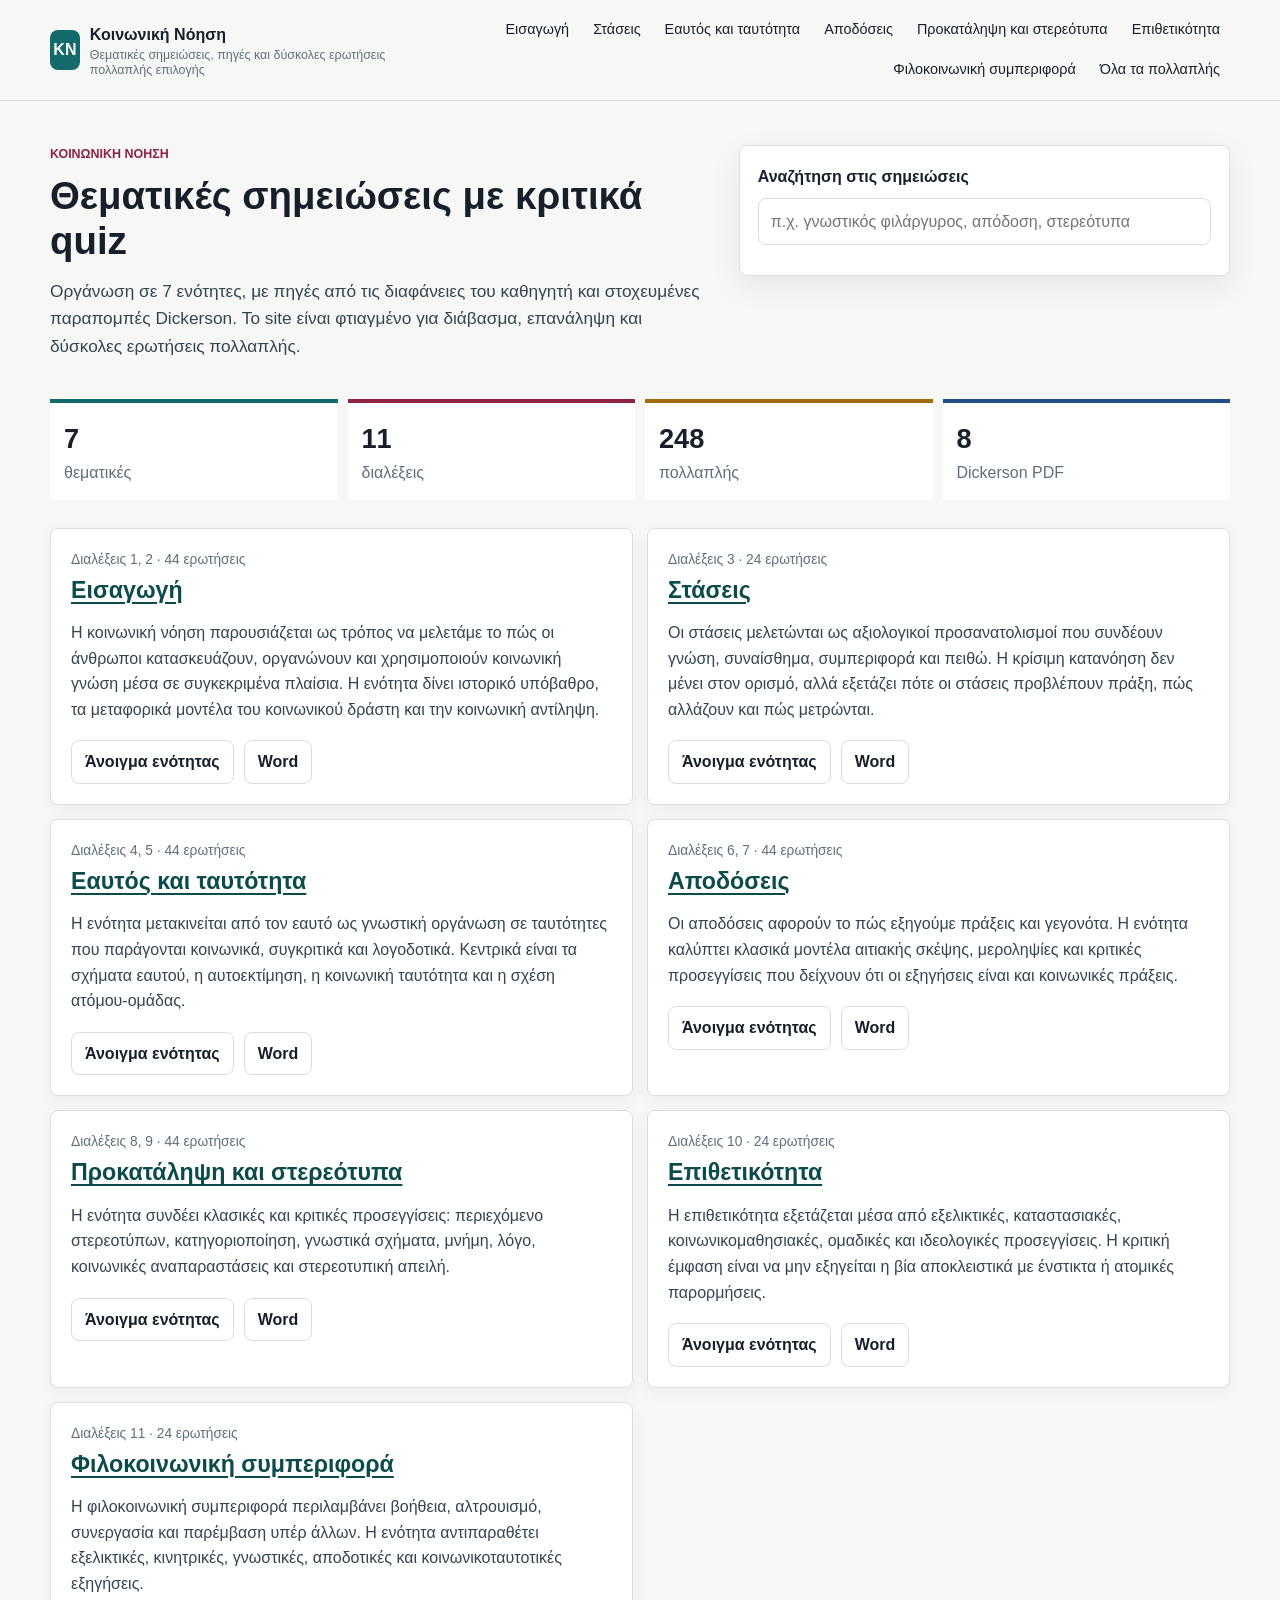
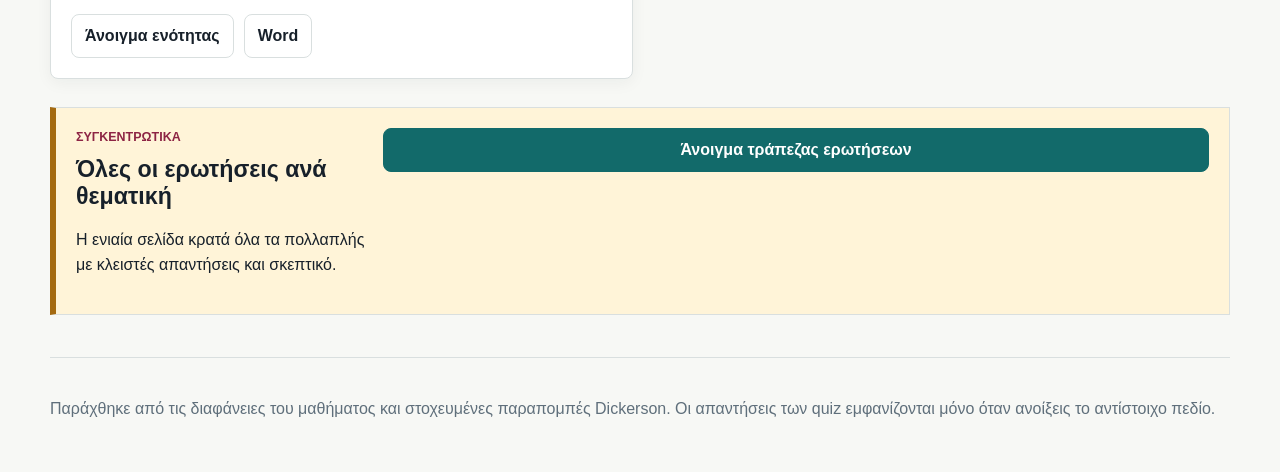
==== index.html @ 72e09d80 "Build social cognition study site" ====
<!doctype html>
<html lang="el" data-base="">
<head>
  <meta charset="utf-8">
  <meta name="viewport" content="width=device-width, initial-scale=1">
  <title>Αρχική | Κοινωνική Νόηση</title>
  <link rel="stylesheet" href="assets/styles.css">
</head>
<body>
  <div class="progress" data-progress></div>
  
    <header class="site-header">
      <a class="brand active" href="index.html">
        <span class="brand-mark">ΚΝ</span>
        <span><strong>Κοινωνική Νόηση</strong><small>Θεματικές σημειώσεις, πηγές και δύσκολες ερωτήσεις πολλαπλής επιλογής</small></span>
      </a>
      <button class="menu-toggle" type="button" aria-label="Άνοιγμα πλοήγησης" data-menu-toggle>☰</button>
      <nav class="site-nav" data-site-nav>
        <a class="nav-link " href="topics/eisagogi.html">Εισαγωγή</a>
<a class="nav-link " href="topics/staseis.html">Στάσεις</a>
<a class="nav-link " href="topics/eautos-taytotita.html">Εαυτός και ταυτότητα</a>
<a class="nav-link " href="topics/apodoseis.html">Αποδόσεις</a>
<a class="nav-link " href="topics/prokatalipsi-stereotypa.html">Προκατάληψη και στερεότυπα</a>
<a class="nav-link " href="topics/epithetikotita.html">Επιθετικότητα</a>
<a class="nav-link " href="topics/filokoinoniki-symperifora.html">Φιλοκοινωνική συμπεριφορά</a>
        <a class="nav-link " href="exam/multiple-choice.html">Όλα τα πολλαπλής</a>
      </nav>
    </header>
    
  <main>
    
    <section class="home-hero">
      <div>
        <p class="eyebrow">Κοινωνική Νόηση</p>
        <h1>Θεματικές σημειώσεις με κριτικά quiz</h1>
        <p class="lead">Οργάνωση σε 7 ενότητες, με πηγές από τις διαφάνειες του καθηγητή και στοχευμένες παραπομπές Dickerson. Το site είναι φτιαγμένο για διάβασμα, επανάληψη και δύσκολες ερωτήσεις πολλαπλής.</p>
      </div>
      <div class="study-search">
        <label for="site-search">Αναζήτηση στις σημειώσεις</label>
        <input id="site-search" type="search" placeholder="π.χ. γνωστικός φιλάργυρος, απόδοση, στερεότυπα" data-search-input>
        <div class="search-results" data-search-results></div>
      </div>
    </section>
    <section class="overview-strip">
      <div><strong>7</strong><span>θεματικές</span></div>
      <div><strong>11</strong><span>διαλέξεις</span></div>
      <div><strong>248</strong><span>πολλαπλής</span></div>
      <div><strong>8</strong><span>Dickerson PDF</span></div>
    </section>
    <section class="topic-grid">
      
            <article class="topic-card">
              <div class="card-topline">Διαλέξεις 1, 2 · 44 ερωτήσεις</div>
              <h2><a href="topics/eisagogi.html">Εισαγωγή</a></h2>
              <p>Η κοινωνική νόηση παρουσιάζεται ως τρόπος να μελετάμε το πώς οι άνθρωποι κατασκευάζουν, οργανώνουν και χρησιμοποιούν κοινωνική γνώση μέσα σε συγκεκριμένα πλαίσια. Η ενότητα δίνει ιστορικό υπόβαθρο, τα μεταφορικά μοντέλα του κοινωνικού δράστη και την κοινωνική αντίληψη.</p>
              <div class="card-actions">
                <a href="topics/eisagogi.html">Άνοιγμα ενότητας</a>
                <a href="downloads/eisagogi.docx">Word</a>
              </div>
            </article>
            
            <article class="topic-card">
              <div class="card-topline">Διαλέξεις 3 · 24 ερωτήσεις</div>
              <h2><a href="topics/staseis.html">Στάσεις</a></h2>
              <p>Οι στάσεις μελετώνται ως αξιολογικοί προσανατολισμοί που συνδέουν γνώση, συναίσθημα, συμπεριφορά και πειθώ. Η κρίσιμη κατανόηση δεν μένει στον ορισμό, αλλά εξετάζει πότε οι στάσεις προβλέπουν πράξη, πώς αλλάζουν και πώς μετρώνται.</p>
              <div class="card-actions">
                <a href="topics/staseis.html">Άνοιγμα ενότητας</a>
                <a href="downloads/staseis.docx">Word</a>
              </div>
            </article>
            
            <article class="topic-card">
              <div class="card-topline">Διαλέξεις 4, 5 · 44 ερωτήσεις</div>
              <h2><a href="topics/eautos-taytotita.html">Εαυτός και ταυτότητα</a></h2>
              <p>Η ενότητα μετακινείται από τον εαυτό ως γνωστική οργάνωση σε ταυτότητες που παράγονται κοινωνικά, συγκριτικά και λογοδοτικά. Κεντρικά είναι τα σχήματα εαυτού, η αυτοεκτίμηση, η κοινωνική ταυτότητα και η σχέση ατόμου-ομάδας.</p>
              <div class="card-actions">
                <a href="topics/eautos-taytotita.html">Άνοιγμα ενότητας</a>
                <a href="downloads/eautos-taytotita.docx">Word</a>
              </div>
            </article>
            
            <article class="topic-card">
              <div class="card-topline">Διαλέξεις 6, 7 · 44 ερωτήσεις</div>
              <h2><a href="topics/apodoseis.html">Αποδόσεις</a></h2>
              <p>Οι αποδόσεις αφορούν το πώς εξηγούμε πράξεις και γεγονότα. Η ενότητα καλύπτει κλασικά μοντέλα αιτιακής σκέψης, μεροληψίες και κριτικές προσεγγίσεις που δείχνουν ότι οι εξηγήσεις είναι και κοινωνικές πράξεις.</p>
              <div class="card-actions">
                <a href="topics/apodoseis.html">Άνοιγμα ενότητας</a>
                <a href="downloads/apodoseis.docx">Word</a>
              </div>
            </article>
            
            <article class="topic-card">
              <div class="card-topline">Διαλέξεις 8, 9 · 44 ερωτήσεις</div>
              <h2><a href="topics/prokatalipsi-stereotypa.html">Προκατάληψη και στερεότυπα</a></h2>
              <p>Η ενότητα συνδέει κλασικές και κριτικές προσεγγίσεις: περιεχόμενο στερεοτύπων, κατηγοριοποίηση, γνωστικά σχήματα, μνήμη, λόγο, κοινωνικές αναπαραστάσεις και στερεοτυπική απειλή.</p>
              <div class="card-actions">
                <a href="topics/prokatalipsi-stereotypa.html">Άνοιγμα ενότητας</a>
                <a href="downloads/prokatalipsi-stereotypa.docx">Word</a>
              </div>
            </article>
            
            <article class="topic-card">
              <div class="card-topline">Διαλέξεις 10 · 24 ερωτήσεις</div>
              <h2><a href="topics/epithetikotita.html">Επιθετικότητα</a></h2>
              <p>Η επιθετικότητα εξετάζεται μέσα από εξελικτικές, καταστασιακές, κοινωνικομαθησιακές, ομαδικές και ιδεολογικές προσεγγίσεις. Η κριτική έμφαση είναι να μην εξηγείται η βία αποκλειστικά με ένστικτα ή ατομικές παρορμήσεις.</p>
              <div class="card-actions">
                <a href="topics/epithetikotita.html">Άνοιγμα ενότητας</a>
                <a href="downloads/epithetikotita.docx">Word</a>
              </div>
            </article>
            
            <article class="topic-card">
              <div class="card-topline">Διαλέξεις 11 · 24 ερωτήσεις</div>
              <h2><a href="topics/filokoinoniki-symperifora.html">Φιλοκοινωνική συμπεριφορά</a></h2>
              <p>Η φιλοκοινωνική συμπεριφορά περιλαμβάνει βοήθεια, αλτρουισμό, συνεργασία και παρέμβαση υπέρ άλλων. Η ενότητα αντιπαραθέτει εξελικτικές, κινητρικές, γνωστικές, αποδοτικές και κοινωνικοταυτοτικές εξηγήσεις.</p>
              <div class="card-actions">
                <a href="topics/filokoinoniki-symperifora.html">Άνοιγμα ενότητας</a>
                <a href="downloads/filokoinoniki-symperifora.docx">Word</a>
              </div>
            </article>
            
    </section>
    <section class="exam-callout">
      <div>
        <p class="eyebrow">Συγκεντρωτικά</p>
        <h2>Όλες οι ερωτήσεις ανά θεματική</h2>
        <p>Η ενιαία σελίδα κρατά όλα τα πολλαπλής με κλειστές απαντήσεις και σκεπτικό.</p>
      </div>
      <a class="button primary" href="exam/multiple-choice.html">Άνοιγμα τράπεζας ερωτήσεων</a>
    </section>
    
  </main>
  <footer class="site-footer">
    <p>Παράχθηκε από τις διαφάνειες του μαθήματος και στοχευμένες παραπομπές Dickerson. Οι απαντήσεις των quiz εμφανίζονται μόνο όταν ανοίξεις το αντίστοιχο πεδίο.</p>
  </footer>
  <script src="assets/app.js"></script>
</body>
</html>
---- assets/styles.css ----
:root {
  --bg: #f7f8f5;
  --surface: #ffffff;
  --ink: #17202a;
  --muted: #5f6f7b;
  --line: #d9dfdf;
  --teal: #126a6a;
  --teal-dark: #0b4b4b;
  --berry: #8d2444;
  --gold: #a46a10;
  --blue: #244f86;
  --soft-teal: #e3f0ee;
  --soft-gold: #fff4d8;
  --shadow: 0 10px 30px rgba(23, 32, 42, 0.08);
}

* {
  box-sizing: border-box;
}

html {
  scroll-behavior: smooth;
}

body {
  margin: 0;
  background: var(--bg);
  color: var(--ink);
  font-family: Arial, "Helvetica Neue", sans-serif;
  line-height: 1.6;
}

a {
  color: var(--teal-dark);
  text-decoration-thickness: 0.08em;
  text-underline-offset: 0.18em;
}

main {
  width: min(1180px, calc(100% - 32px));
  margin: 0 auto;
}

.progress {
  position: fixed;
  top: 0;
  left: 0;
  z-index: 100;
  height: 4px;
  width: 0;
  background: linear-gradient(90deg, var(--teal), var(--berry), var(--gold));
}

.site-header {
  position: sticky;
  top: 0;
  z-index: 50;
  display: flex;
  align-items: center;
  gap: 18px;
  justify-content: space-between;
  padding: 12px max(16px, calc((100vw - 1180px) / 2));
  background: rgba(247, 248, 245, 0.94);
  border-bottom: 1px solid var(--line);
  backdrop-filter: blur(12px);
}

.brand {
  display: flex;
  align-items: center;
  gap: 10px;
  min-width: 240px;
  color: var(--ink);
  text-decoration: none;
}

.brand-mark {
  display: inline-grid;
  width: 40px;
  height: 40px;
  place-items: center;
  border-radius: 8px;
  background: var(--teal);
  color: #fff;
  font-weight: 700;
}

.brand small {
  display: block;
  color: var(--muted);
  font-size: 0.78rem;
  line-height: 1.2;
}

.site-nav {
  display: flex;
  align-items: center;
  justify-content: flex-end;
  gap: 4px;
  flex-wrap: wrap;
}

.nav-link {
  display: inline-flex;
  align-items: center;
  min-height: 36px;
  padding: 6px 10px;
  border-radius: 8px;
  color: var(--ink);
  text-decoration: none;
  font-size: 0.9rem;
}

.nav-link:hover,
.nav-link.active {
  background: var(--soft-teal);
  color: var(--teal-dark);
}

.menu-toggle {
  display: none;
  border: 1px solid var(--line);
  border-radius: 8px;
  background: var(--surface);
  color: var(--ink);
  font-size: 1.2rem;
  width: 42px;
  height: 42px;
}

.home-hero,
.topic-hero {
  display: grid;
  grid-template-columns: minmax(0, 1fr);
  gap: 24px;
  padding: 44px 0 28px;
}

.home-hero {
  grid-template-columns: minmax(0, 1.15fr) minmax(300px, 0.85fr);
  align-items: start;
}

.eyebrow {
  margin: 0 0 8px;
  color: var(--berry);
  font-size: 0.78rem;
  font-weight: 700;
  letter-spacing: 0;
  text-transform: uppercase;
}

h1,
h2,
h3 {
  margin: 0;
  line-height: 1.18;
  letter-spacing: 0;
}

h1 {
  max-width: 920px;
  font-size: clamp(2rem, 3vw, 3.1rem);
}

h2 {
  font-size: 1.45rem;
}

h3 {
  font-size: 1.05rem;
}

.lead {
  max-width: 850px;
  margin: 14px 0 0;
  color: #344451;
  font-size: 1.08rem;
}

.hero-actions,
.card-actions {
  display: flex;
  flex-wrap: wrap;
  gap: 10px;
  margin-top: 18px;
}

.button,
.card-actions a {
  display: inline-flex;
  align-items: center;
  justify-content: center;
  min-height: 40px;
  padding: 8px 13px;
  border: 1px solid var(--line);
  border-radius: 8px;
  background: var(--surface);
  color: var(--ink);
  font-weight: 700;
  text-decoration: none;
}

.button.primary {
  border-color: var(--teal);
  background: var(--teal);
  color: #fff;
}

.study-search {
  padding: 18px;
  border: 1px solid var(--line);
  border-radius: 8px;
  background: var(--surface);
  box-shadow: var(--shadow);
}

.study-search label {
  display: block;
  margin-bottom: 8px;
  font-weight: 700;
}

.study-search input {
  width: 100%;
  min-height: 44px;
  padding: 10px 12px;
  border: 1px solid var(--line);
  border-radius: 8px;
  font: inherit;
}

.search-results {
  display: grid;
  gap: 8px;
  margin-top: 12px;
}

.search-results a {
  display: block;
  padding: 10px;
  border: 1px solid var(--line);
  border-radius: 8px;
  background: #fafafa;
  text-decoration: none;
}

.overview-strip {
  display: grid;
  grid-template-columns: repeat(4, 1fr);
  gap: 10px;
  margin: 10px 0 28px;
}

.overview-strip div {
  padding: 14px;
  border-top: 4px solid var(--teal);
  background: var(--surface);
}

.overview-strip div:nth-child(2) {
  border-color: var(--berry);
}

.overview-strip div:nth-child(3) {
  border-color: var(--gold);
}

.overview-strip div:nth-child(4) {
  border-color: var(--blue);
}

.overview-strip strong {
  display: block;
  font-size: 1.7rem;
}

.overview-strip span {
  color: var(--muted);
}

.topic-grid {
  display: grid;
  grid-template-columns: repeat(2, minmax(0, 1fr));
  gap: 14px;
  margin-bottom: 28px;
}

.topic-card,
.quiz-card {
  border: 1px solid var(--line);
  border-radius: 8px;
  background: var(--surface);
  box-shadow: 0 4px 16px rgba(23, 32, 42, 0.05);
}

.topic-card {
  padding: 20px;
}

.topic-card h2 {
  margin-top: 6px;
}

.topic-card p {
  color: #344451;
}

.card-topline,
.quiz-meta {
  color: var(--muted);
  font-size: 0.86rem;
}

.exam-callout,
.source-panel {
  display: grid;
  grid-template-columns: minmax(180px, 0.35fr) minmax(0, 1fr);
  gap: 18px;
  align-items: start;
  margin: 26px 0;
  padding: 20px;
  border: 1px solid var(--line);
  border-left: 6px solid var(--gold);
  background: var(--soft-gold);
}

.source-list {
  display: grid;
  gap: 10px;
}

.source-row {
  display: grid;
  grid-template-columns: 0.8fr 1fr 1.35fr;
  gap: 12px;
  padding: 12px;
  border: 1px solid rgba(164, 106, 16, 0.25);
  border-radius: 8px;
  background: rgba(255, 255, 255, 0.78);
}

.source-row strong,
.source-row span {
  display: block;
}

.source-row span {
  color: #344451;
}

.content-layout {
  display: grid;
  grid-template-columns: 245px minmax(0, 1fr);
  gap: 28px;
  align-items: start;
}

.toc {
  position: sticky;
  top: 82px;
  display: grid;
  gap: 8px;
  padding: 14px;
  border-left: 4px solid var(--teal);
  background: rgba(255, 255, 255, 0.72);
}

.toc a {
  color: var(--ink);
  text-decoration: none;
  font-size: 0.92rem;
}

.study-content {
  min-width: 0;
}

.note-section,
.slides-section,
.quiz-section,
.exam-topic {
  padding: 28px 0;
  border-top: 1px solid var(--line);
}

.note-section p,
.slides-section p,
.quiz-section p {
  max-width: 880px;
}

.note-section ul {
  max-width: 900px;
  margin: 14px 0 0;
  padding-left: 1.2rem;
}

.note-section li + li {
  margin-top: 6px;
}

.slide-outline {
  margin-top: 10px;
  border: 1px solid var(--line);
  border-radius: 8px;
  background: var(--surface);
}

.slide-outline summary {
  cursor: pointer;
  padding: 13px 15px;
  font-weight: 700;
}

.slide-list {
  display: grid;
  gap: 0;
  margin: 0;
  padding: 0;
  list-style: none;
  border-top: 1px solid var(--line);
}

.slide-list li {
  display: grid;
  grid-template-columns: 68px minmax(0, 1fr);
  gap: 12px;
  padding: 10px 14px;
  border-bottom: 1px solid #edf0f0;
}

.slide-list li:last-child {
  border-bottom: 0;
}

.slide-no {
  color: var(--berry);
  font-weight: 700;
}

.quiz-grid {
  display: grid;
  gap: 14px;
  margin-top: 16px;
}

.quiz-grid-compact {
  gap: 12px;
}

.quiz-card {
  padding: 18px;
}

.quiz-card h3 {
  margin-top: 8px;
}

.options {
  margin: 12px 0;
  padding-left: 1.35rem;
}

.options li {
  padding: 8px 0;
  border-bottom: 1px solid #edf0f0;
}

.options li:last-child {
  border-bottom: 0;
}

.quiz-card details {
  margin-top: 12px;
  border-top: 1px solid var(--line);
  padding-top: 10px;
}

.quiz-card details:not([open]) > :not(summary) {
  display: none;
}

.quiz-card summary {
  cursor: pointer;
  color: var(--teal-dark);
  font-weight: 700;
}

.exam-heading {
  display: flex;
  align-items: end;
  justify-content: space-between;
  gap: 14px;
  margin-bottom: 12px;
}

.quick-jump {
  display: flex;
  flex-wrap: wrap;
  gap: 8px;
  margin: 0 0 24px;
}

.quick-jump a {
  padding: 7px 10px;
  border: 1px solid var(--line);
  border-radius: 8px;
  background: var(--surface);
  text-decoration: none;
}

.site-footer {
  width: min(1180px, calc(100% - 32px));
  margin: 42px auto 0;
  padding: 22px 0 34px;
  border-top: 1px solid var(--line);
  color: var(--muted);
}

@media (max-width: 920px) {
  .site-header {
    align-items: flex-start;
  }

  .menu-toggle {
    display: inline-grid;
    place-items: center;
  }

  .site-nav {
    position: absolute;
    top: 67px;
    left: 16px;
    right: 16px;
    display: none;
    padding: 10px;
    border: 1px solid var(--line);
    border-radius: 8px;
    background: var(--surface);
    box-shadow: var(--shadow);
  }

  .site-nav.open {
    display: grid;
  }

  .nav-link {
    justify-content: flex-start;
  }

  .home-hero,
  .source-panel,
  .exam-callout,
  .content-layout {
    grid-template-columns: 1fr;
  }

  .toc {
    position: static;
    border-left: 0;
    border-top: 4px solid var(--teal);
  }

  .topic-grid,
  .overview-strip {
    grid-template-columns: 1fr;
  }

  .source-row {
    grid-template-columns: 1fr;
  }
}

@media (max-width: 520px) {
  main,
  .site-footer {
    width: min(100% - 22px, 1180px);
  }

  .brand {
    min-width: 0;
  }

  .brand small {
    display: none;
  }

  h1 {
    font-size: 2rem;
  }

  .slide-list li {
    grid-template-columns: 1fr;
  }

  .exam-heading {
    display: block;
  }
}
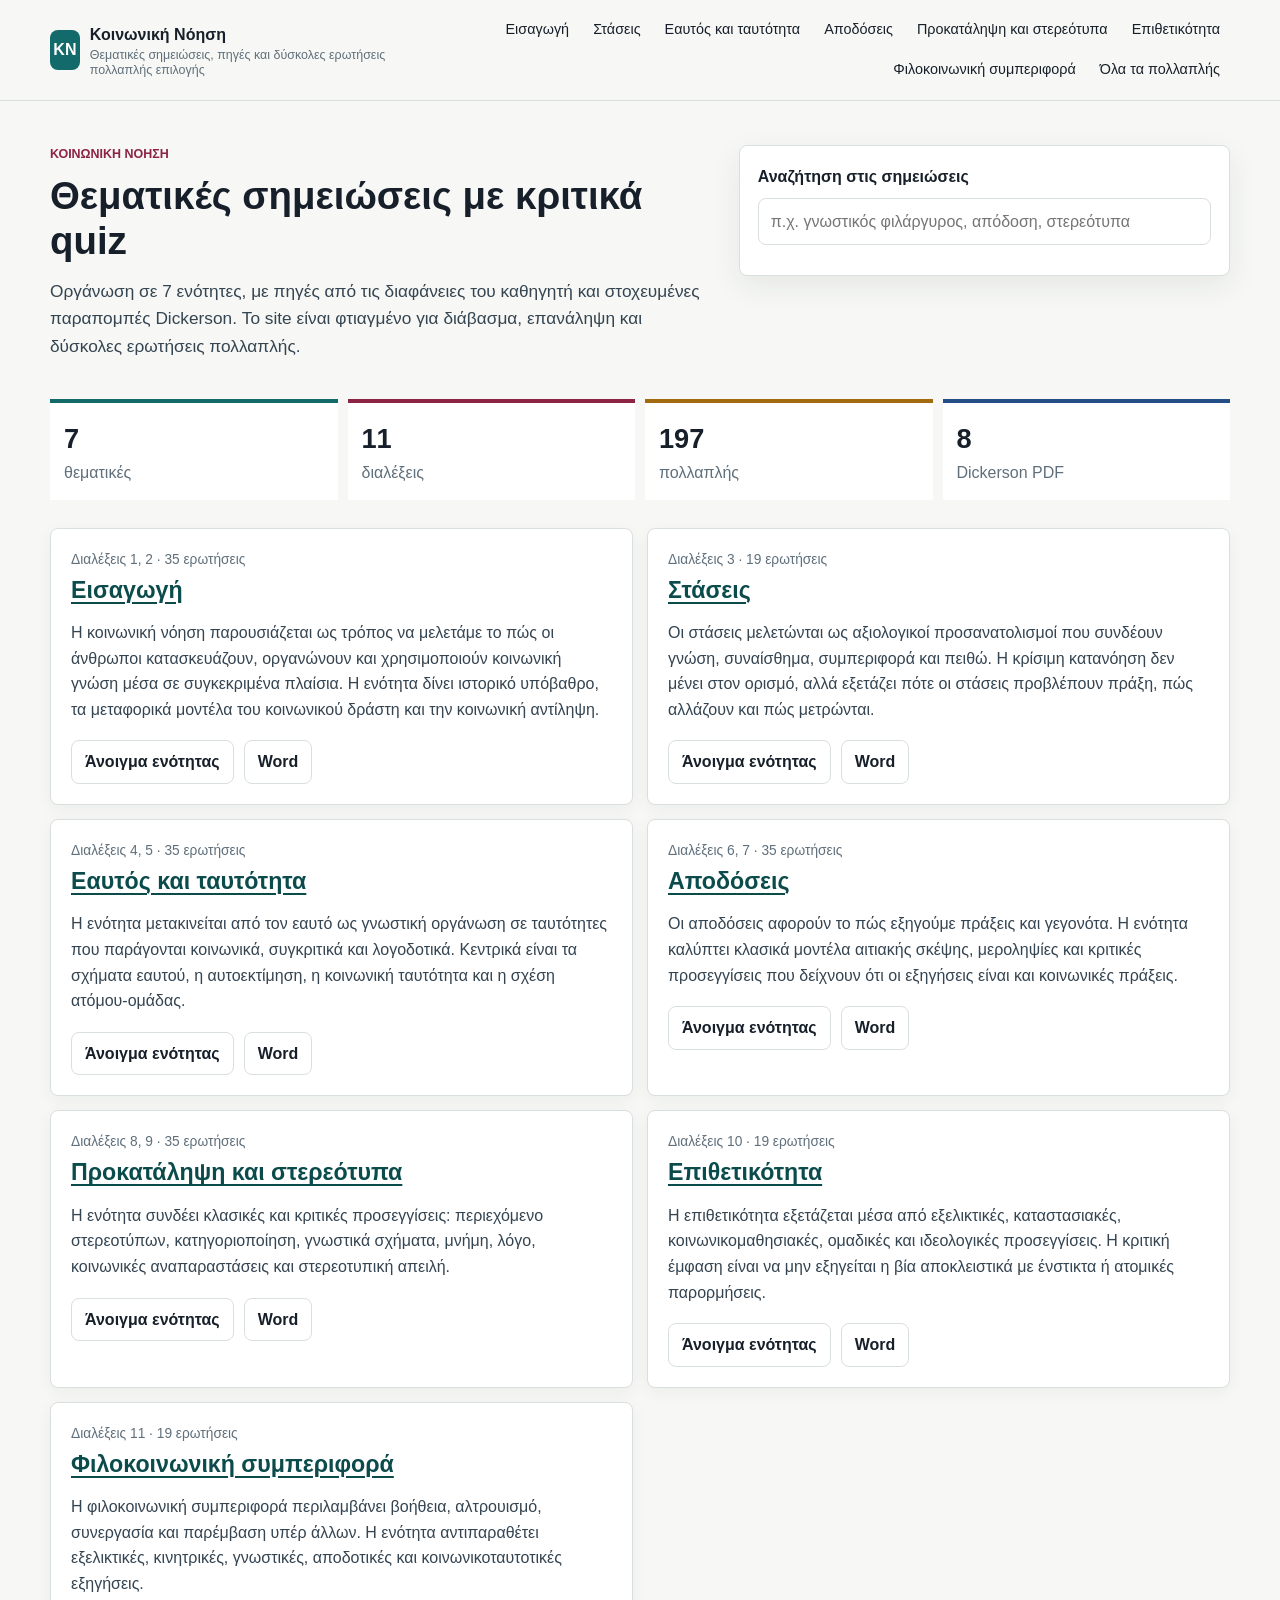
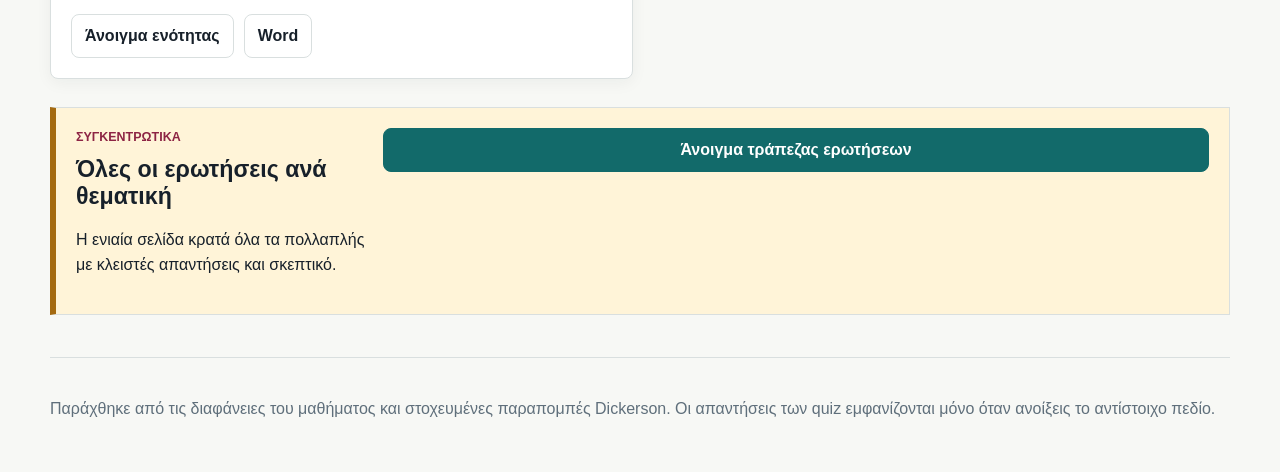
==== commit f71e9ab9: "Revise notes for studying and trim quizzes" ====
--- a/index.html
+++ b/index.html
@@ -44,13 +44,13 @@
     <section class="overview-strip">
       <div><strong>7</strong><span>θεματικές</span></div>
       <div><strong>11</strong><span>διαλέξεις</span></div>
-      <div><strong>248</strong><span>πολλαπλής</span></div>
+      <div><strong>197</strong><span>πολλαπλής</span></div>
       <div><strong>8</strong><span>Dickerson PDF</span></div>
     </section>
     <section class="topic-grid">
       
             <article class="topic-card">
-              <div class="card-topline">Διαλέξεις 1, 2 · 44 ερωτήσεις</div>
+              <div class="card-topline">Διαλέξεις 1, 2 · 35 ερωτήσεις</div>
               <h2><a href="topics/eisagogi.html">Εισαγωγή</a></h2>
               <p>Η κοινωνική νόηση παρουσιάζεται ως τρόπος να μελετάμε το πώς οι άνθρωποι κατασκευάζουν, οργανώνουν και χρησιμοποιούν κοινωνική γνώση μέσα σε συγκεκριμένα πλαίσια. Η ενότητα δίνει ιστορικό υπόβαθρο, τα μεταφορικά μοντέλα του κοινωνικού δράστη και την κοινωνική αντίληψη.</p>
               <div class="card-actions">
@@ -60,7 +60,7 @@
             </article>
             
             <article class="topic-card">
-              <div class="card-topline">Διαλέξεις 3 · 24 ερωτήσεις</div>
+              <div class="card-topline">Διαλέξεις 3 · 19 ερωτήσεις</div>
               <h2><a href="topics/staseis.html">Στάσεις</a></h2>
               <p>Οι στάσεις μελετώνται ως αξιολογικοί προσανατολισμοί που συνδέουν γνώση, συναίσθημα, συμπεριφορά και πειθώ. Η κρίσιμη κατανόηση δεν μένει στον ορισμό, αλλά εξετάζει πότε οι στάσεις προβλέπουν πράξη, πώς αλλάζουν και πώς μετρώνται.</p>
               <div class="card-actions">
@@ -70,7 +70,7 @@
             </article>
             
             <article class="topic-card">
-              <div class="card-topline">Διαλέξεις 4, 5 · 44 ερωτήσεις</div>
+              <div class="card-topline">Διαλέξεις 4, 5 · 35 ερωτήσεις</div>
               <h2><a href="topics/eautos-taytotita.html">Εαυτός και ταυτότητα</a></h2>
               <p>Η ενότητα μετακινείται από τον εαυτό ως γνωστική οργάνωση σε ταυτότητες που παράγονται κοινωνικά, συγκριτικά και λογοδοτικά. Κεντρικά είναι τα σχήματα εαυτού, η αυτοεκτίμηση, η κοινωνική ταυτότητα και η σχέση ατόμου-ομάδας.</p>
               <div class="card-actions">
@@ -80,7 +80,7 @@
             </article>
             
             <article class="topic-card">
-              <div class="card-topline">Διαλέξεις 6, 7 · 44 ερωτήσεις</div>
+              <div class="card-topline">Διαλέξεις 6, 7 · 35 ερωτήσεις</div>
               <h2><a href="topics/apodoseis.html">Αποδόσεις</a></h2>
               <p>Οι αποδόσεις αφορούν το πώς εξηγούμε πράξεις και γεγονότα. Η ενότητα καλύπτει κλασικά μοντέλα αιτιακής σκέψης, μεροληψίες και κριτικές προσεγγίσεις που δείχνουν ότι οι εξηγήσεις είναι και κοινωνικές πράξεις.</p>
               <div class="card-actions">
@@ -90,7 +90,7 @@
             </article>
             
             <article class="topic-card">
-              <div class="card-topline">Διαλέξεις 8, 9 · 44 ερωτήσεις</div>
+              <div class="card-topline">Διαλέξεις 8, 9 · 35 ερωτήσεις</div>
               <h2><a href="topics/prokatalipsi-stereotypa.html">Προκατάληψη και στερεότυπα</a></h2>
               <p>Η ενότητα συνδέει κλασικές και κριτικές προσεγγίσεις: περιεχόμενο στερεοτύπων, κατηγοριοποίηση, γνωστικά σχήματα, μνήμη, λόγο, κοινωνικές αναπαραστάσεις και στερεοτυπική απειλή.</p>
               <div class="card-actions">
@@ -100,7 +100,7 @@
             </article>
             
             <article class="topic-card">
-              <div class="card-topline">Διαλέξεις 10 · 24 ερωτήσεις</div>
+              <div class="card-topline">Διαλέξεις 10 · 19 ερωτήσεις</div>
               <h2><a href="topics/epithetikotita.html">Επιθετικότητα</a></h2>
               <p>Η επιθετικότητα εξετάζεται μέσα από εξελικτικές, καταστασιακές, κοινωνικομαθησιακές, ομαδικές και ιδεολογικές προσεγγίσεις. Η κριτική έμφαση είναι να μην εξηγείται η βία αποκλειστικά με ένστικτα ή ατομικές παρορμήσεις.</p>
               <div class="card-actions">
@@ -110,7 +110,7 @@
             </article>
             
             <article class="topic-card">
-              <div class="card-topline">Διαλέξεις 11 · 24 ερωτήσεις</div>
+              <div class="card-topline">Διαλέξεις 11 · 19 ερωτήσεις</div>
               <h2><a href="topics/filokoinoniki-symperifora.html">Φιλοκοινωνική συμπεριφορά</a></h2>
               <p>Η φιλοκοινωνική συμπεριφορά περιλαμβάνει βοήθεια, αλτρουισμό, συνεργασία και παρέμβαση υπέρ άλλων. Η ενότητα αντιπαραθέτει εξελικτικές, κινητρικές, γνωστικές, αποδοτικές και κοινωνικοταυτοτικές εξηγήσεις.</p>
               <div class="card-actions">
--- a/assets/styles.css
+++ b/assets/styles.css
@@ -376,7 +376,10 @@
   min-width: 0;
 }
 
+.study-method,
 .note-section,
+.concept-section,
+.exam-review,
 .slides-section,
 .quiz-section,
 .exam-topic {
@@ -398,6 +401,77 @@
 
 .note-section li + li {
   margin-top: 6px;
+}
+
+.study-method {
+  border-top: 0;
+}
+
+.study-method ul,
+.exam-review ul {
+  margin: 14px 0 0;
+  padding-left: 1.2rem;
+}
+
+.concept-section > p,
+.exam-review > p {
+  max-width: 880px;
+}
+
+.concept-grid {
+  display: grid;
+  grid-template-columns: repeat(2, minmax(0, 1fr));
+  gap: 14px;
+  margin-top: 16px;
+}
+
+.concept-card {
+  padding: 16px;
+  border: 1px solid var(--line);
+  border-radius: 8px;
+  background: var(--surface);
+}
+
+.concept-card h3 {
+  margin-bottom: 10px;
+  color: var(--teal-dark);
+}
+
+.concept-card dl {
+  margin: 0;
+}
+
+.concept-card dt {
+  margin-top: 10px;
+  color: var(--berry);
+  font-weight: 700;
+}
+
+.concept-card dd {
+  margin: 3px 0 0;
+}
+
+.concept-source {
+  margin: 12px 0 0;
+  color: var(--muted);
+  font-size: 0.88rem;
+}
+
+.review-columns {
+  display: grid;
+  grid-template-columns: repeat(2, minmax(0, 1fr));
+  gap: 16px;
+  margin-top: 16px;
+}
+
+.review-columns > div {
+  padding: 16px;
+  border-left: 4px solid var(--berry);
+  background: rgba(255, 255, 255, 0.72);
+}
+
+.review-columns > div:first-child {
+  border-left-color: var(--teal);
 }
 
 .slide-outline {
@@ -563,7 +637,9 @@
   }
 
   .topic-grid,
-  .overview-strip {
+  .overview-strip,
+  .concept-grid,
+  .review-columns {
     grid-template-columns: 1fr;
   }
 
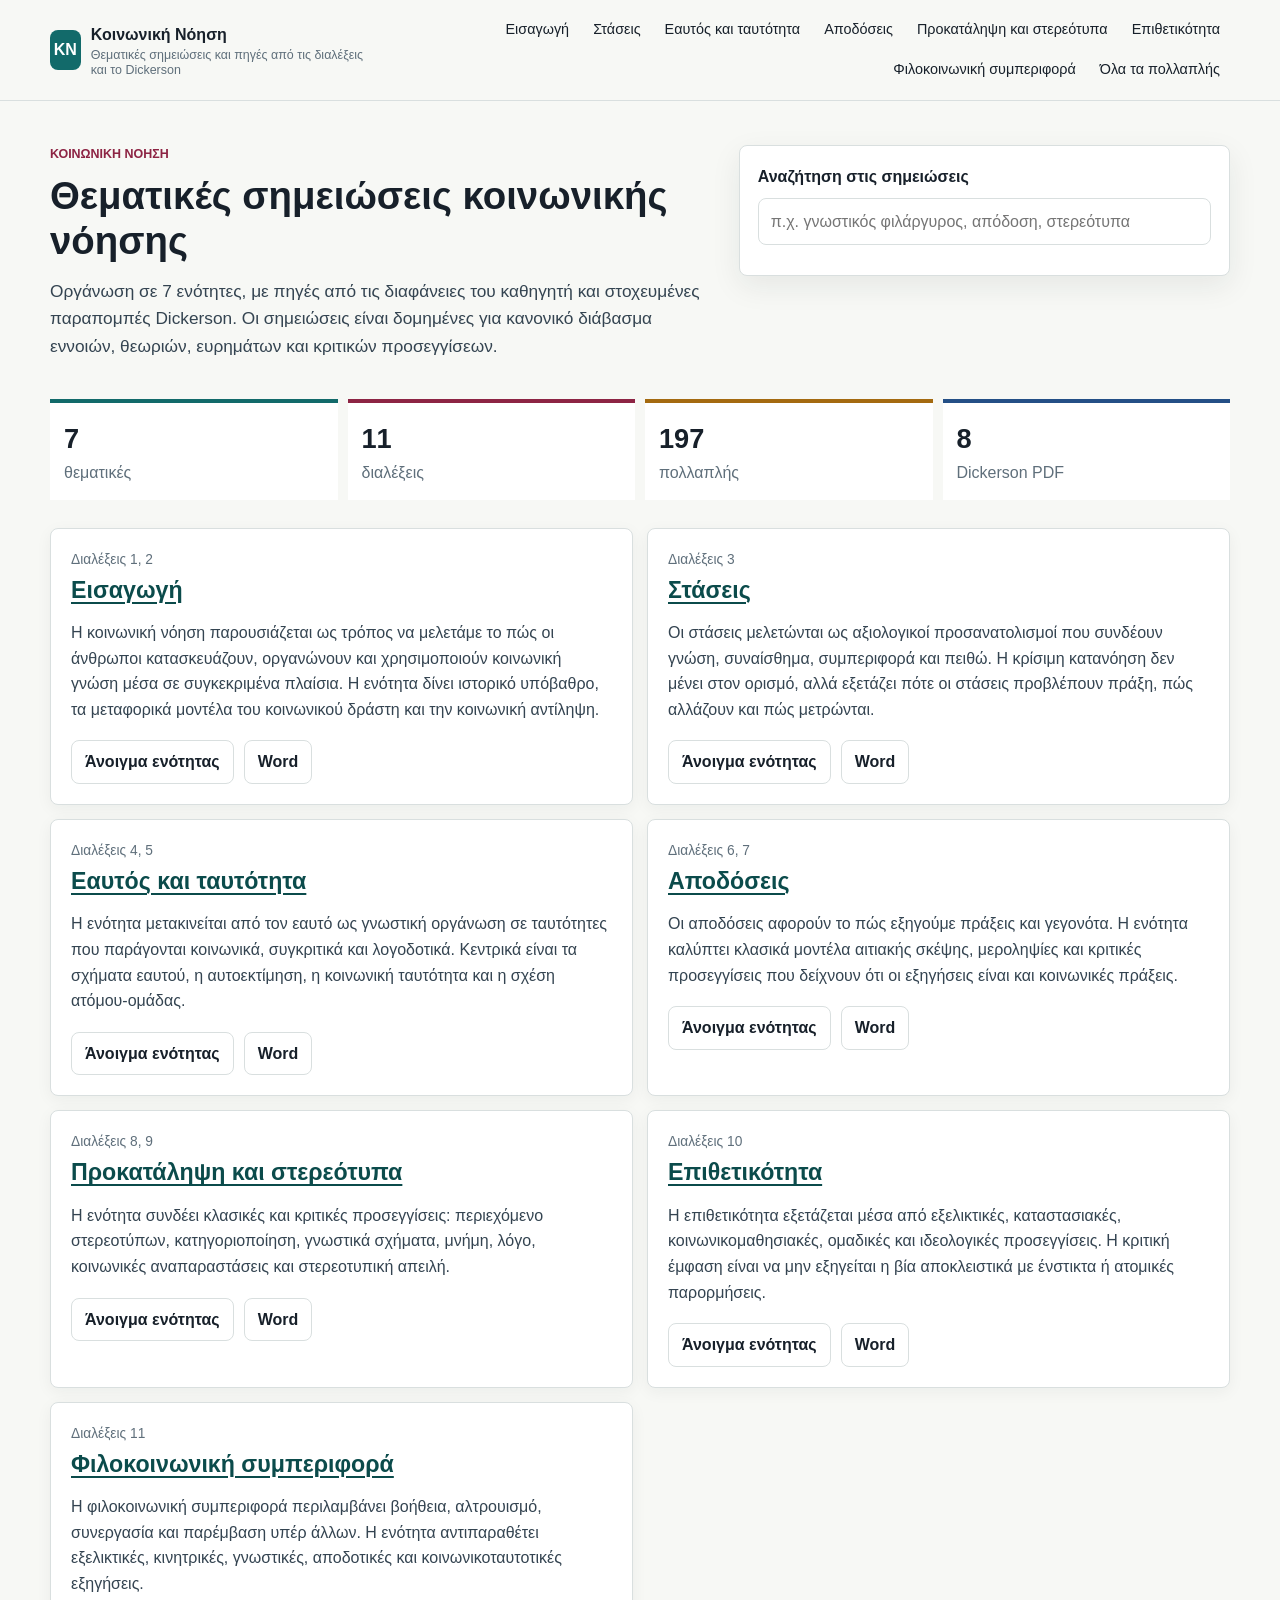
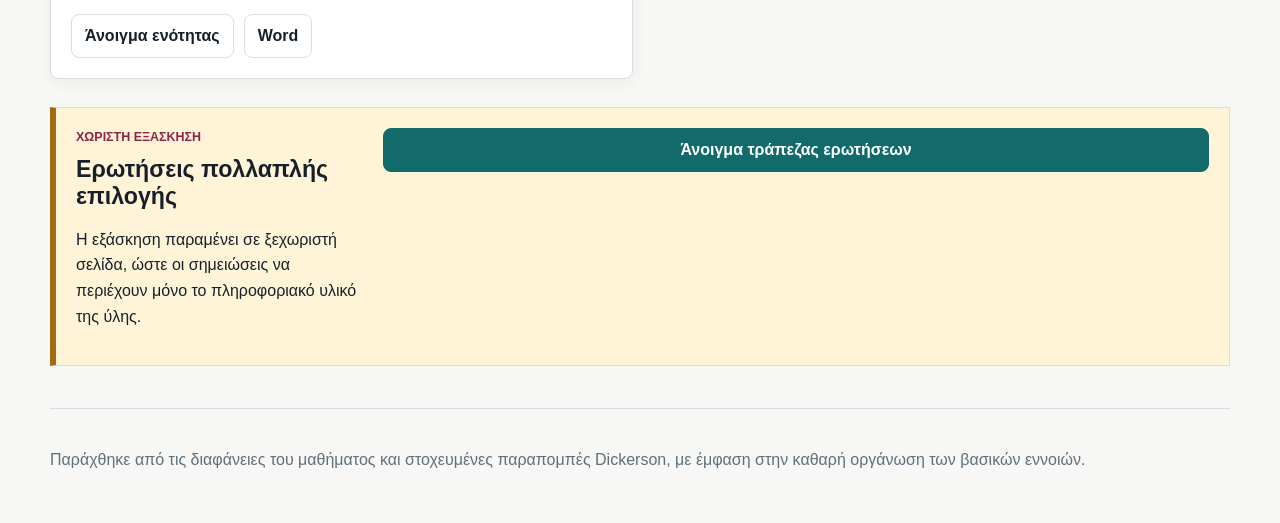
==== commit a956e5fd: "Make notes informational and separate practice" ====
--- a/index.html
+++ b/index.html
@@ -12,7 +12,7 @@
     <header class="site-header">
       <a class="brand active" href="index.html">
         <span class="brand-mark">ΚΝ</span>
-        <span><strong>Κοινωνική Νόηση</strong><small>Θεματικές σημειώσεις, πηγές και δύσκολες ερωτήσεις πολλαπλής επιλογής</small></span>
+        <span><strong>Κοινωνική Νόηση</strong><small>Θεματικές σημειώσεις και πηγές από τις διαλέξεις και το Dickerson</small></span>
       </a>
       <button class="menu-toggle" type="button" aria-label="Άνοιγμα πλοήγησης" data-menu-toggle>☰</button>
       <nav class="site-nav" data-site-nav>
@@ -32,8 +32,8 @@
     <section class="home-hero">
       <div>
         <p class="eyebrow">Κοινωνική Νόηση</p>
-        <h1>Θεματικές σημειώσεις με κριτικά quiz</h1>
-        <p class="lead">Οργάνωση σε 7 ενότητες, με πηγές από τις διαφάνειες του καθηγητή και στοχευμένες παραπομπές Dickerson. Το site είναι φτιαγμένο για διάβασμα, επανάληψη και δύσκολες ερωτήσεις πολλαπλής.</p>
+        <h1>Θεματικές σημειώσεις κοινωνικής νόησης</h1>
+        <p class="lead">Οργάνωση σε 7 ενότητες, με πηγές από τις διαφάνειες του καθηγητή και στοχευμένες παραπομπές Dickerson. Οι σημειώσεις είναι δομημένες για κανονικό διάβασμα εννοιών, θεωριών, ευρημάτων και κριτικών προσεγγίσεων.</p>
       </div>
       <div class="study-search">
         <label for="site-search">Αναζήτηση στις σημειώσεις</label>
@@ -50,7 +50,7 @@
     <section class="topic-grid">
       
             <article class="topic-card">
-              <div class="card-topline">Διαλέξεις 1, 2 · 35 ερωτήσεις</div>
+              <div class="card-topline">Διαλέξεις 1, 2</div>
               <h2><a href="topics/eisagogi.html">Εισαγωγή</a></h2>
               <p>Η κοινωνική νόηση παρουσιάζεται ως τρόπος να μελετάμε το πώς οι άνθρωποι κατασκευάζουν, οργανώνουν και χρησιμοποιούν κοινωνική γνώση μέσα σε συγκεκριμένα πλαίσια. Η ενότητα δίνει ιστορικό υπόβαθρο, τα μεταφορικά μοντέλα του κοινωνικού δράστη και την κοινωνική αντίληψη.</p>
               <div class="card-actions">
@@ -60,7 +60,7 @@
             </article>
             
             <article class="topic-card">
-              <div class="card-topline">Διαλέξεις 3 · 19 ερωτήσεις</div>
+              <div class="card-topline">Διαλέξεις 3</div>
               <h2><a href="topics/staseis.html">Στάσεις</a></h2>
               <p>Οι στάσεις μελετώνται ως αξιολογικοί προσανατολισμοί που συνδέουν γνώση, συναίσθημα, συμπεριφορά και πειθώ. Η κρίσιμη κατανόηση δεν μένει στον ορισμό, αλλά εξετάζει πότε οι στάσεις προβλέπουν πράξη, πώς αλλάζουν και πώς μετρώνται.</p>
               <div class="card-actions">
@@ -70,7 +70,7 @@
             </article>
             
             <article class="topic-card">
-              <div class="card-topline">Διαλέξεις 4, 5 · 35 ερωτήσεις</div>
+              <div class="card-topline">Διαλέξεις 4, 5</div>
               <h2><a href="topics/eautos-taytotita.html">Εαυτός και ταυτότητα</a></h2>
               <p>Η ενότητα μετακινείται από τον εαυτό ως γνωστική οργάνωση σε ταυτότητες που παράγονται κοινωνικά, συγκριτικά και λογοδοτικά. Κεντρικά είναι τα σχήματα εαυτού, η αυτοεκτίμηση, η κοινωνική ταυτότητα και η σχέση ατόμου-ομάδας.</p>
               <div class="card-actions">
@@ -80,7 +80,7 @@
             </article>
             
             <article class="topic-card">
-              <div class="card-topline">Διαλέξεις 6, 7 · 35 ερωτήσεις</div>
+              <div class="card-topline">Διαλέξεις 6, 7</div>
               <h2><a href="topics/apodoseis.html">Αποδόσεις</a></h2>
               <p>Οι αποδόσεις αφορούν το πώς εξηγούμε πράξεις και γεγονότα. Η ενότητα καλύπτει κλασικά μοντέλα αιτιακής σκέψης, μεροληψίες και κριτικές προσεγγίσεις που δείχνουν ότι οι εξηγήσεις είναι και κοινωνικές πράξεις.</p>
               <div class="card-actions">
@@ -90,7 +90,7 @@
             </article>
             
             <article class="topic-card">
-              <div class="card-topline">Διαλέξεις 8, 9 · 35 ερωτήσεις</div>
+              <div class="card-topline">Διαλέξεις 8, 9</div>
               <h2><a href="topics/prokatalipsi-stereotypa.html">Προκατάληψη και στερεότυπα</a></h2>
               <p>Η ενότητα συνδέει κλασικές και κριτικές προσεγγίσεις: περιεχόμενο στερεοτύπων, κατηγοριοποίηση, γνωστικά σχήματα, μνήμη, λόγο, κοινωνικές αναπαραστάσεις και στερεοτυπική απειλή.</p>
               <div class="card-actions">
@@ -100,7 +100,7 @@
             </article>
             
             <article class="topic-card">
-              <div class="card-topline">Διαλέξεις 10 · 19 ερωτήσεις</div>
+              <div class="card-topline">Διαλέξεις 10</div>
               <h2><a href="topics/epithetikotita.html">Επιθετικότητα</a></h2>
               <p>Η επιθετικότητα εξετάζεται μέσα από εξελικτικές, καταστασιακές, κοινωνικομαθησιακές, ομαδικές και ιδεολογικές προσεγγίσεις. Η κριτική έμφαση είναι να μην εξηγείται η βία αποκλειστικά με ένστικτα ή ατομικές παρορμήσεις.</p>
               <div class="card-actions">
@@ -110,7 +110,7 @@
             </article>
             
             <article class="topic-card">
-              <div class="card-topline">Διαλέξεις 11 · 19 ερωτήσεις</div>
+              <div class="card-topline">Διαλέξεις 11</div>
               <h2><a href="topics/filokoinoniki-symperifora.html">Φιλοκοινωνική συμπεριφορά</a></h2>
               <p>Η φιλοκοινωνική συμπεριφορά περιλαμβάνει βοήθεια, αλτρουισμό, συνεργασία και παρέμβαση υπέρ άλλων. Η ενότητα αντιπαραθέτει εξελικτικές, κινητρικές, γνωστικές, αποδοτικές και κοινωνικοταυτοτικές εξηγήσεις.</p>
               <div class="card-actions">
@@ -122,16 +122,16 @@
     </section>
     <section class="exam-callout">
       <div>
-        <p class="eyebrow">Συγκεντρωτικά</p>
-        <h2>Όλες οι ερωτήσεις ανά θεματική</h2>
-        <p>Η ενιαία σελίδα κρατά όλα τα πολλαπλής με κλειστές απαντήσεις και σκεπτικό.</p>
+        <p class="eyebrow">Χωριστή εξάσκηση</p>
+        <h2>Ερωτήσεις πολλαπλής επιλογής</h2>
+        <p>Η εξάσκηση παραμένει σε ξεχωριστή σελίδα, ώστε οι σημειώσεις να περιέχουν μόνο το πληροφοριακό υλικό της ύλης.</p>
       </div>
       <a class="button primary" href="exam/multiple-choice.html">Άνοιγμα τράπεζας ερωτήσεων</a>
     </section>
     
   </main>
   <footer class="site-footer">
-    <p>Παράχθηκε από τις διαφάνειες του μαθήματος και στοχευμένες παραπομπές Dickerson. Οι απαντήσεις των quiz εμφανίζονται μόνο όταν ανοίξεις το αντίστοιχο πεδίο.</p>
+    <p>Παράχθηκε από τις διαφάνειες του μαθήματος και στοχευμένες παραπομπές Dickerson, με έμφαση στην καθαρή οργάνωση των βασικών εννοιών.</p>
   </footer>
   <script src="assets/app.js"></script>
 </body>
--- a/assets/styles.css
+++ b/assets/styles.css
@@ -376,20 +376,16 @@
   min-width: 0;
 }
 
-.study-method,
 .note-section,
-.concept-section,
-.exam-review,
+.concept-notes,
 .slides-section,
-.quiz-section,
 .exam-topic {
   padding: 28px 0;
   border-top: 1px solid var(--line);
 }
 
 .note-section p,
-.slides-section p,
-.quiz-section p {
+.slides-section p {
   max-width: 880px;
 }
 
@@ -403,75 +399,35 @@
   margin-top: 6px;
 }
 
-.study-method {
-  border-top: 0;
-}
-
-.study-method ul,
-.exam-review ul {
-  margin: 14px 0 0;
-  padding-left: 1.2rem;
-}
-
-.concept-section > p,
-.exam-review > p {
+.concept-notes > p {
   max-width: 880px;
 }
 
-.concept-grid {
-  display: grid;
-  grid-template-columns: repeat(2, minmax(0, 1fr));
-  gap: 14px;
+.concept-note-list {
+  display: grid;
+  gap: 20px;
   margin-top: 16px;
 }
 
-.concept-card {
-  padding: 16px;
-  border: 1px solid var(--line);
-  border-radius: 8px;
-  background: var(--surface);
-}
-
-.concept-card h3 {
+.concept-note {
+  max-width: 900px;
+  padding-bottom: 18px;
+  border-bottom: 1px solid var(--line);
+}
+
+.concept-note h3 {
   margin-bottom: 10px;
   color: var(--teal-dark);
 }
 
-.concept-card dl {
-  margin: 0;
-}
-
-.concept-card dt {
+.concept-note p {
+  margin: 8px 0;
+}
+
+.concept-source {
   margin-top: 10px;
-  color: var(--berry);
-  font-weight: 700;
-}
-
-.concept-card dd {
-  margin: 3px 0 0;
-}
-
-.concept-source {
-  margin: 12px 0 0;
   color: var(--muted);
   font-size: 0.88rem;
-}
-
-.review-columns {
-  display: grid;
-  grid-template-columns: repeat(2, minmax(0, 1fr));
-  gap: 16px;
-  margin-top: 16px;
-}
-
-.review-columns > div {
-  padding: 16px;
-  border-left: 4px solid var(--berry);
-  background: rgba(255, 255, 255, 0.72);
-}
-
-.review-columns > div:first-child {
-  border-left-color: var(--teal);
 }
 
 .slide-outline {
@@ -637,9 +593,7 @@
   }
 
   .topic-grid,
-  .overview-strip,
-  .concept-grid,
-  .review-columns {
+  .overview-strip {
     grid-template-columns: 1fr;
   }
 
